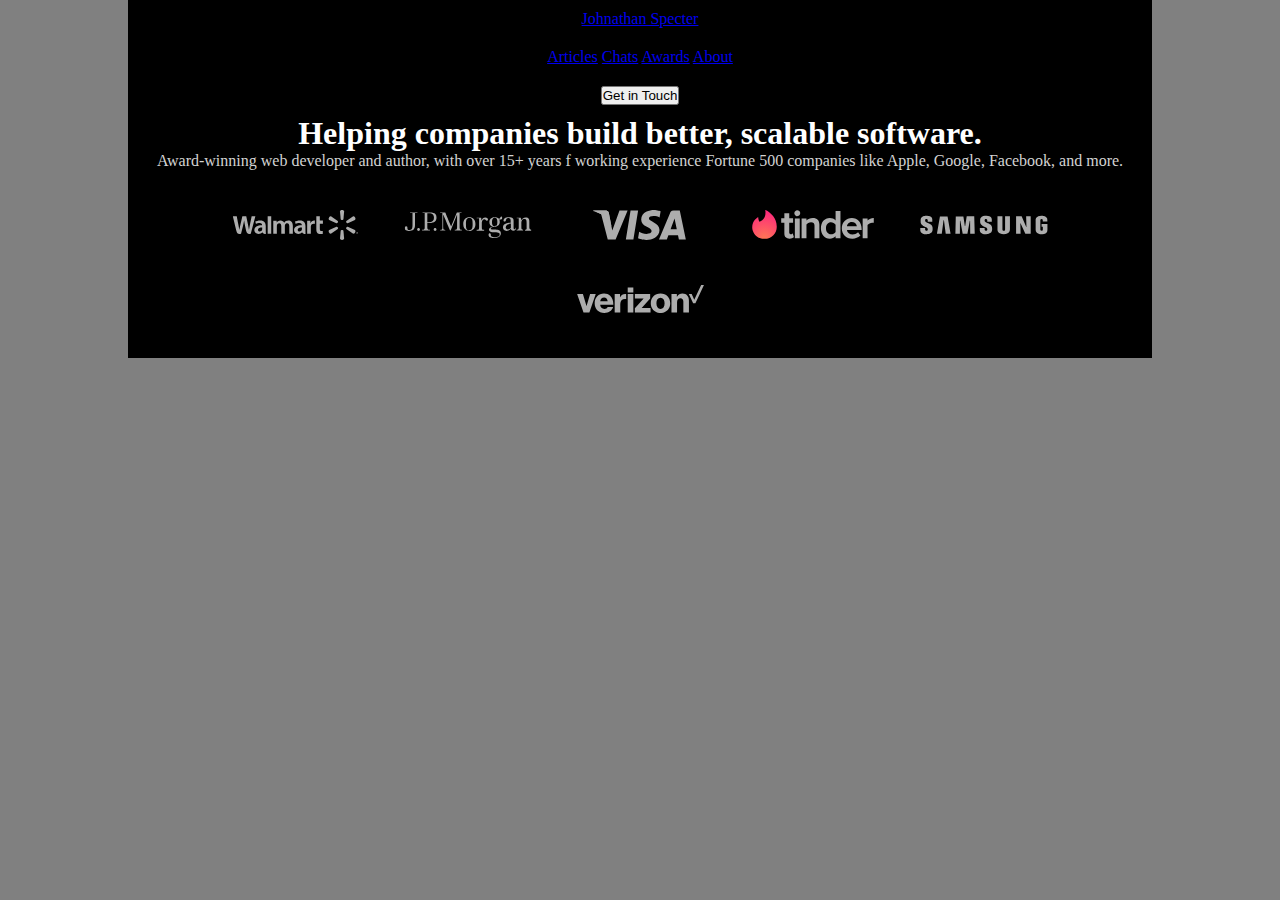
==== desafio/index.html @ 5c6bc919 "algumas adições" ====
<!DOCTYPE html>
<html lang="en">
<head>
    <meta charset="UTF-8">
    <meta http-equiv="X-UA-Compatible" content="IE=edge">
    <meta name="viewport" content="width=device-width, initial-scale=1.0">
    <title>Desadio Codewell Portfólio Challenge</title>
    <link rel="stylesheet" href="style.css">
</head>
<body>
    <header>
        <section class="logo"><a href="index.html">Johnathan Specter</a></section>
        <section class="nav">
            <nav>
                <a href="nothing.html">Articles</a>
                <a href="nothing.html">Chats</a>
                <a href="nothing.html">Awards</a>
                <a href="nothing.html">About</a>
            </nav>
        </section>
        <section class="button"><input type="button" value="Get in Touch"></section>
    </header>
    <h1>Helping companies build better, scalable software.</h1>
    <p>Award-winning web developer and author, with over 15+ years f working experience Fortune 500 companies like Apple, Google, Facebook, and more.</p>
    <section>
        <div id="um">
        <img src="../Developer Portfolio Starter Files/Assets/Logos/Walmart.svg" alt="walmart logo" class="classe">
        <img src="../Developer Portfolio Starter Files/Assets/Logos/JP Morgan.svg" alt="walmart logo" class="classe">
        <img src="../Developer Portfolio Starter Files/Assets/Logos/Visa.svg" alt="walmart logo" class="classe">
        <img src="../Developer Portfolio Starter Files/Assets/Logos/Tinder.svg" alt="walmart logo" class="classe">
        <img src="../Developer Portfolio Starter Files/Assets/Logos/Samsung.svg" alt="walmart logo" class="classe">
        <img src="../Developer Portfolio Starter Files/Assets/Logos/Verizon.svg" alt="walmart logo" class="classe">
        </div>
    </section>
</body>
</html>
---- desafio/style.css ----
@charset "UTF-8";

* {
    margin: 0px;
    padding: 0px;
}
html {
    background-color: gray;
}
body {
    background-color: black;
    width: 80%;
    text-align: center;
    margin: auto;
}
h1 {
    color: white;
}
p {
    color: lightgray;
}
section {
    text-align: center;
    background-color: black;
    padding: 10px;
}
div#um {
    padding: 10px;
}
.classe {
    height: 30px;
    width: 13%;
    padding: 20px;
}
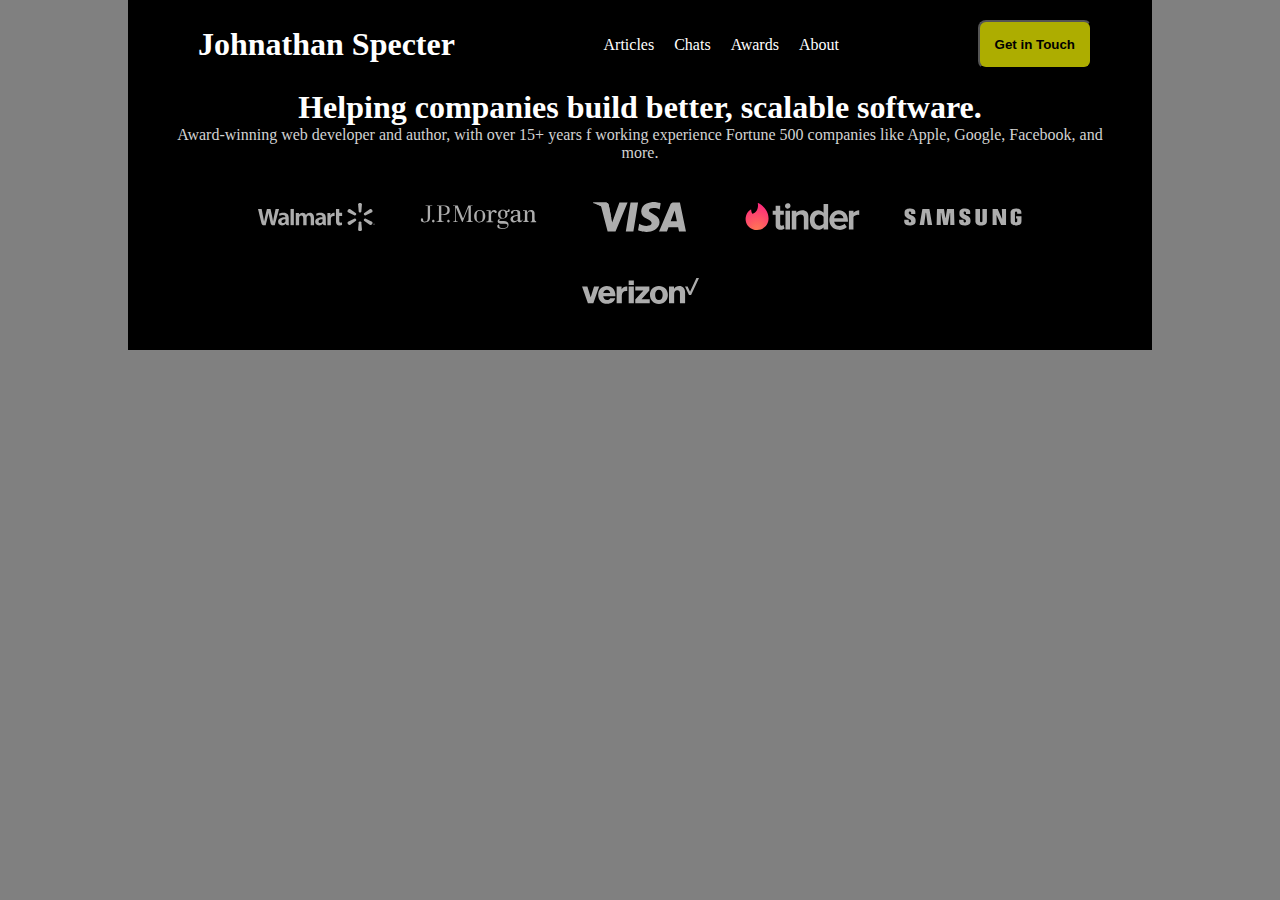
==== commit d296ee0a: "avanços no exercício" ====
--- a/desafio/index.html
+++ b/desafio/index.html
@@ -8,29 +8,37 @@
     <link rel="stylesheet" href="style.css">
 </head>
 <body>
-    <header>
-        <section class="logo"><a href="index.html">Johnathan Specter</a></section>
-        <section class="nav">
-            <nav>
-                <a href="nothing.html">Articles</a>
-                <a href="nothing.html">Chats</a>
-                <a href="nothing.html">Awards</a>
-                <a href="nothing.html">About</a>
-            </nav>
+    <section class="pagina">
+        <header>
+            <div class="nav-header">
+                <h1><a href="index.html" class="logo">Johnathan Specter</a></h1>
+                <nav class="nav">
+                    <a href="nothing.html">Articles</a>
+                    <a href="nothing.html">Chats</a>
+                    <a href="nothing.html">Awards</a>
+                    <a href="nothing.html">About</a>
+                </nav>
+                <input type="button" value="Get in Touch" class="botao" onclick="clicar()" id="click">
+            </div>
+        </header>
+        <h1>Helping companies build better, scalable software.</h1>
+        <p>Award-winning web developer and author, with over 15+ years f working experience Fortune 500 companies like Apple, Google, Facebook, and more.</p>
+        <section class="parceiros">
+            <div id="um">
+            <img src="../Developer Portfolio Starter Files/Assets/Logos/Walmart.svg" alt="walmart logo" class="classe">
+            <img src="../Developer Portfolio Starter Files/Assets/Logos/JP Morgan.svg" alt="walmart logo" class="classe">
+            <img src="../Developer Portfolio Starter Files/Assets/Logos/Visa.svg" alt="walmart logo" class="classe">
+            <img src="../Developer Portfolio Starter Files/Assets/Logos/Tinder.svg" alt="walmart logo" class="classe">
+            <img src="../Developer Portfolio Starter Files/Assets/Logos/Samsung.svg" alt="walmart logo" class="classe">
+            <img src="../Developer Portfolio Starter Files/Assets/Logos/Verizon.svg" alt="walmart logo" class="classe">
+            </div>
         </section>
-        <section class="button"><input type="button" value="Get in Touch"></section>
-    </header>
-    <h1>Helping companies build better, scalable software.</h1>
-    <p>Award-winning web developer and author, with over 15+ years f working experience Fortune 500 companies like Apple, Google, Facebook, and more.</p>
-    <section>
-        <div id="um">
-        <img src="../Developer Portfolio Starter Files/Assets/Logos/Walmart.svg" alt="walmart logo" class="classe">
-        <img src="../Developer Portfolio Starter Files/Assets/Logos/JP Morgan.svg" alt="walmart logo" class="classe">
-        <img src="../Developer Portfolio Starter Files/Assets/Logos/Visa.svg" alt="walmart logo" class="classe">
-        <img src="../Developer Portfolio Starter Files/Assets/Logos/Tinder.svg" alt="walmart logo" class="classe">
-        <img src="../Developer Portfolio Starter Files/Assets/Logos/Samsung.svg" alt="walmart logo" class="classe">
-        <img src="../Developer Portfolio Starter Files/Assets/Logos/Verizon.svg" alt="walmart logo" class="classe">
-        </div>
     </section>
+    <script>
+        clicar() {
+            var cli = window.document.getElementById("click")
+            document.innerHTML = "<a href="nothing.html"></a>"
+        }
+    </script>
 </body>
 </html>--- a/desafio/style.css
+++ b/desafio/style.css
@@ -19,7 +19,41 @@
 p {
     color: lightgray;
 }
-section {
+section.pagina {
+    margin: 40px;
+    margin-top: 0px;
+}
+.nav-header {
+    display: flex;
+    align-content: center;
+    justify-content: space-between;
+    padding: 20px;
+    align-items: center;
+}
+a.logo {
+    padding: 10px;
+    text-decoration: none;
+    color: white;
+}
+a.logo:hover {
+    color: rgb(173, 173, 0);
+}
+nav a {
+    text-decoration: none;
+    color: white;
+    padding: 8px;
+}
+nav a:hover {
+    text-decoration: underline;
+    color: rgb(173, 173, 0);
+}
+.botao {
+    padding: 15px;
+    border-radius: 8px;
+    font-weight: bold;
+    background-color: rgb(173, 173, 0);
+}
+section.parceiros {
     text-align: center;
     background-color: black;
     padding: 10px;
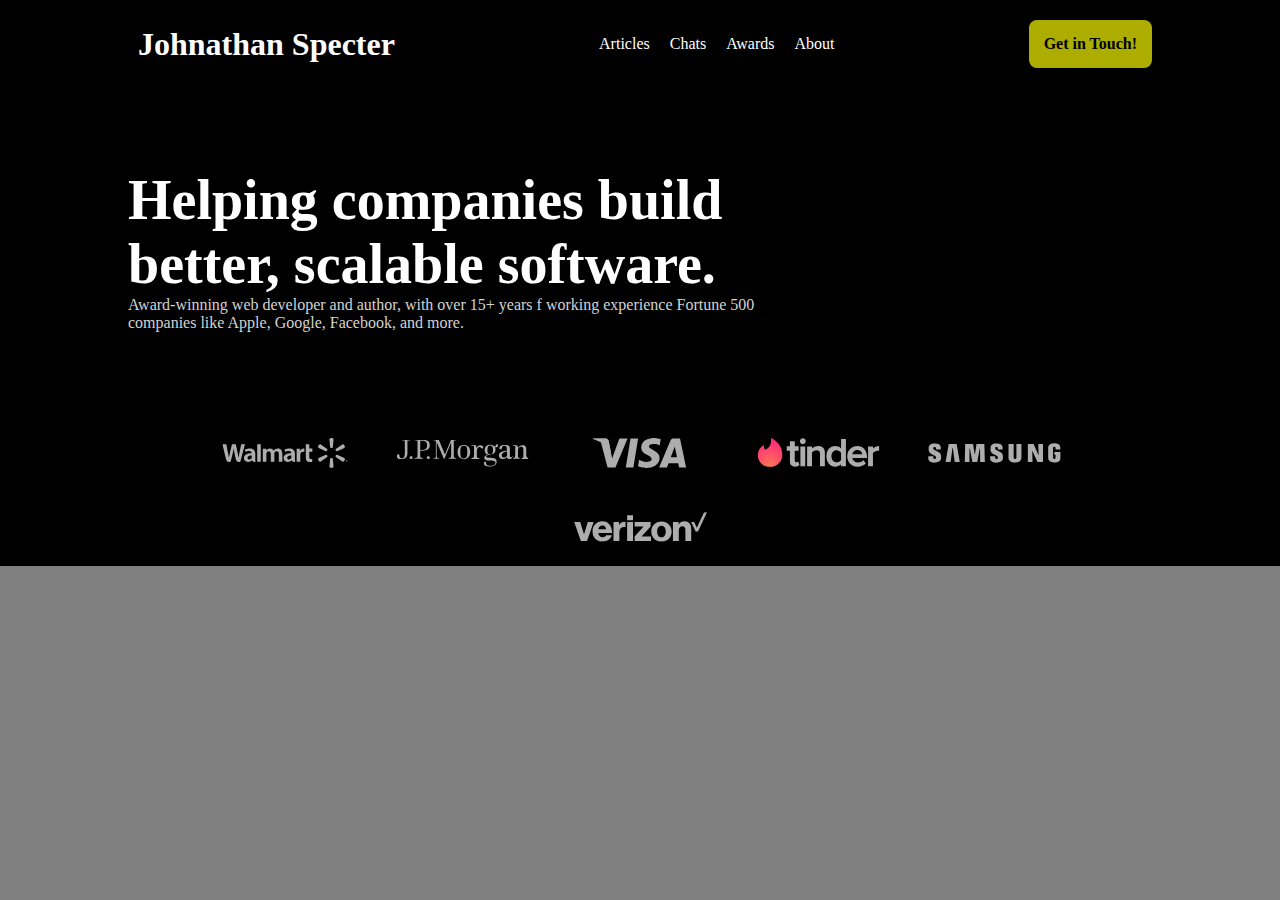
==== commit fe5186d6: "atualizações no desafio" ====
--- a/desafio/index.html
+++ b/desafio/index.html
@@ -9,36 +9,34 @@
 </head>
 <body>
     <section class="pagina">
-        <header>
-            <div class="nav-header">
-                <h1><a href="index.html" class="logo">Johnathan Specter</a></h1>
-                <nav class="nav">
-                    <a href="nothing.html">Articles</a>
-                    <a href="nothing.html">Chats</a>
-                    <a href="nothing.html">Awards</a>
-                    <a href="nothing.html">About</a>
-                </nav>
-                <input type="button" value="Get in Touch" class="botao" onclick="clicar()" id="click">
-            </div>
-        </header>
-        <h1>Helping companies build better, scalable software.</h1>
-        <p>Award-winning web developer and author, with over 15+ years f working experience Fortune 500 companies like Apple, Google, Facebook, and more.</p>
-        <section class="parceiros">
-            <div id="um">
-            <img src="../Developer Portfolio Starter Files/Assets/Logos/Walmart.svg" alt="walmart logo" class="classe">
-            <img src="../Developer Portfolio Starter Files/Assets/Logos/JP Morgan.svg" alt="walmart logo" class="classe">
-            <img src="../Developer Portfolio Starter Files/Assets/Logos/Visa.svg" alt="walmart logo" class="classe">
-            <img src="../Developer Portfolio Starter Files/Assets/Logos/Tinder.svg" alt="walmart logo" class="classe">
-            <img src="../Developer Portfolio Starter Files/Assets/Logos/Samsung.svg" alt="walmart logo" class="classe">
-            <img src="../Developer Portfolio Starter Files/Assets/Logos/Verizon.svg" alt="walmart logo" class="classe">
-            </div>
+        <section class="width">
+            <header>
+                <div class="nav-header">
+                    <h1><a href="index.html" class="logo">Johnathan Specter</a></h1>
+                    <nav class="nav">
+                        <a href="nothing.html">Articles</a>
+                        <a href="nothing.html">Chats</a>
+                        <a href="nothing.html">Awards</a>
+                        <a href="nothing.html">About</a>
+                    </nav>
+                    <a href="nothing.html"><section class="botao">Get in Touch!</section></a>
+                </div>
+            </header>
+            <section class="title">
+                <h1>Helping companies build better, scalable software.</h1>
+                <p>Award-winning web developer and author, with over 15+ years f working experience Fortune 500 companies like Apple, Google, Facebook, and more.</p>
+            </section>
+            <section class="parceiros">
+                <div id="um">
+                <img src="../Developer Portfolio Starter Files/Assets/Logos/Walmart.svg" alt="walmart logo" class="classe">
+                <img src="../Developer Portfolio Starter Files/Assets/Logos/JP Morgan.svg" alt="walmart logo" class="classe">
+                <img src="../Developer Portfolio Starter Files/Assets/Logos/Visa.svg" alt="walmart logo" class="classe">
+                <img src="../Developer Portfolio Starter Files/Assets/Logos/Tinder.svg" alt="walmart logo" class="classe">
+                <img src="../Developer Portfolio Starter Files/Assets/Logos/Samsung.svg" alt="walmart logo" class="classe">
+                <img src="../Developer Portfolio Starter Files/Assets/Logos/Verizon.svg" alt="walmart logo" class="classe">
+                </div>
+            </section>
         </section>
     </section>
-    <script>
-        clicar() {
-            var cli = window.document.getElementById("click")
-            document.innerHTML = "<a href="nothing.html"></a>"
-        }
-    </script>
 </body>
 </html>--- a/desafio/style.css
+++ b/desafio/style.css
@@ -9,8 +9,11 @@
 }
 body {
     background-color: black;
+    text-align: center;
+    margin: auto;
+}
+.width {
     width: 80%;
-    text-align: center;
     margin: auto;
 }
 h1 {
@@ -20,20 +23,21 @@
     color: lightgray;
 }
 section.pagina {
-    margin: 40px;
     margin-top: 0px;
 }
 .nav-header {
     display: flex;
     align-content: center;
     justify-content: space-between;
-    padding: 20px;
     align-items: center;
+    padding-top: 20px;
+    padding-bottom: 100px;
 }
 a.logo {
     padding: 10px;
     text-decoration: none;
     color: white;
+    text-align: left;
 }
 a.logo:hover {
     color: rgb(173, 173, 0);
@@ -53,13 +57,26 @@
     font-weight: bold;
     background-color: rgb(173, 173, 0);
 }
+.botao:hover {
+    background-color: rgb(201, 201, 0);
+    font-size: 1.01em;
+    transition: 0.4s;
+}
+a {
+    text-decoration: none;
+    color: black;
+}
+.title {
+    width: 650px;
+    text-align: left;
+    min-height: 250px;
+}
+.title h1 {
+    font-size: 3.5em;
+}
 section.parceiros {
     text-align: center;
     background-color: black;
-    padding: 10px;
-}
-div#um {
-    padding: 10px;
 }
 .classe {
     height: 30px;
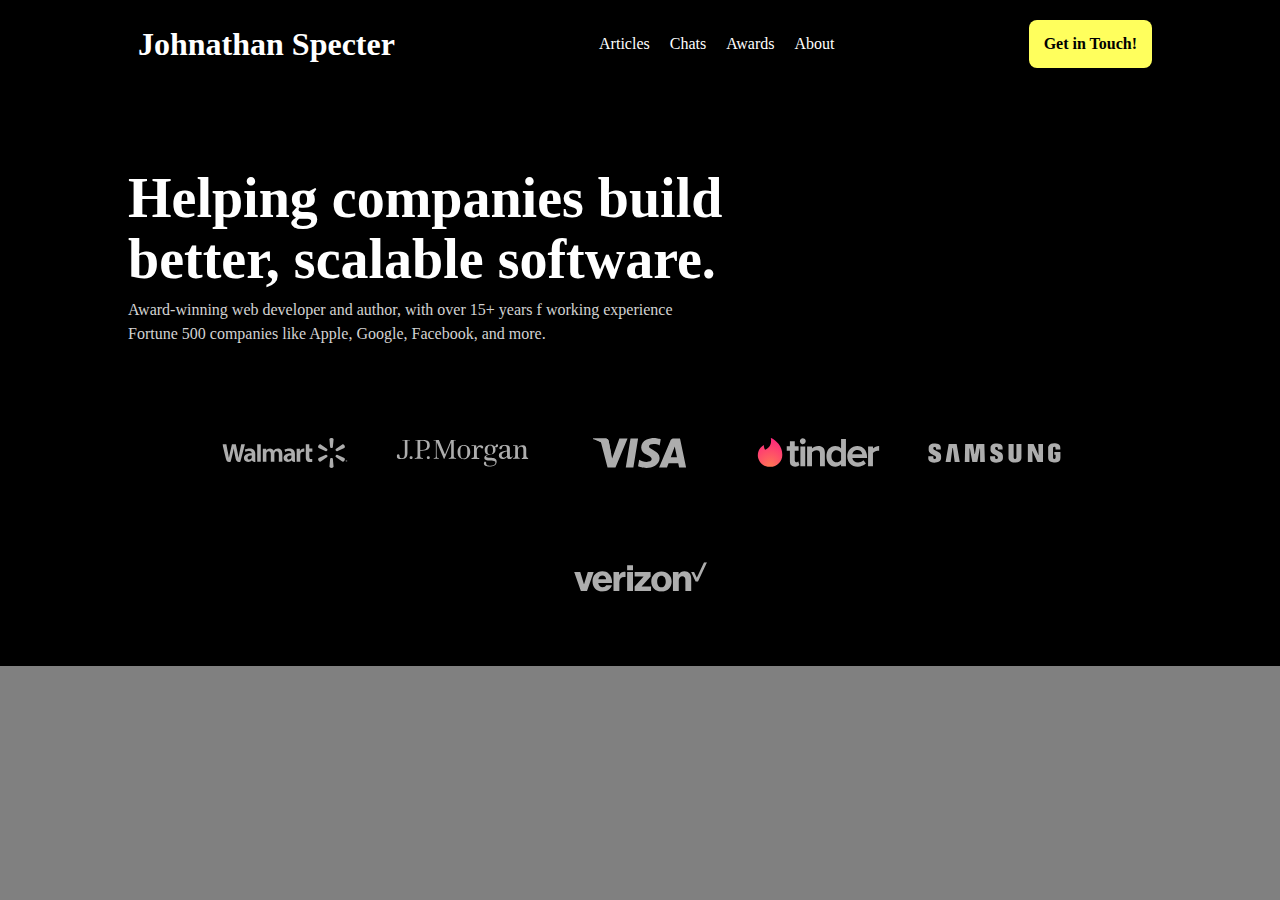
==== commit 598d4a0f: "mais avanços no desafio" ====
--- a/desafio/index.html
+++ b/desafio/index.html
@@ -1,41 +1,37 @@
 <!DOCTYPE html>
 <html lang="en">
-<head>
-    <meta charset="UTF-8">
-    <meta http-equiv="X-UA-Compatible" content="IE=edge">
-    <meta name="viewport" content="width=device-width, initial-scale=1.0">
+    <head>
+        <meta charset="UTF-8">
+        <meta http-equiv="X-UA-Compatible" content="IE=edge">
+        <meta name="viewport" content="width=device-width, initial-scale=1.0">
     <title>Desadio Codewell Portfólio Challenge</title>
     <link rel="stylesheet" href="style.css">
 </head>
 <body>
-    <section class="pagina">
-        <section class="width">
-            <header>
-                <div class="nav-header">
-                    <h1><a href="index.html" class="logo">Johnathan Specter</a></h1>
-                    <nav class="nav">
-                        <a href="nothing.html">Articles</a>
-                        <a href="nothing.html">Chats</a>
-                        <a href="nothing.html">Awards</a>
-                        <a href="nothing.html">About</a>
-                    </nav>
-                    <a href="nothing.html"><section class="botao">Get in Touch!</section></a>
-                </div>
-            </header>
-            <section class="title">
-                <h1>Helping companies build better, scalable software.</h1>
-                <p>Award-winning web developer and author, with over 15+ years f working experience Fortune 500 companies like Apple, Google, Facebook, and more.</p>
-            </section>
-            <section class="parceiros">
-                <div id="um">
-                <img src="../Developer Portfolio Starter Files/Assets/Logos/Walmart.svg" alt="walmart logo" class="classe">
-                <img src="../Developer Portfolio Starter Files/Assets/Logos/JP Morgan.svg" alt="walmart logo" class="classe">
-                <img src="../Developer Portfolio Starter Files/Assets/Logos/Visa.svg" alt="walmart logo" class="classe">
-                <img src="../Developer Portfolio Starter Files/Assets/Logos/Tinder.svg" alt="walmart logo" class="classe">
-                <img src="../Developer Portfolio Starter Files/Assets/Logos/Samsung.svg" alt="walmart logo" class="classe">
-                <img src="../Developer Portfolio Starter Files/Assets/Logos/Verizon.svg" alt="walmart logo" class="classe">
-                </div>
-            </section>
+    <section class="width">
+        <header>
+            <div class="nav-header">
+                <h1><a href="index.html" class="logo">Johnathan Specter</a></h1>
+                <nav class="nav">
+                    <a href="nothing.html">Articles</a>
+                    <a href="nothing.html">Chats</a>
+                    <a href="nothing.html">Awards</a>
+                    <a href="nothing.html">About</a>
+                </nav>
+                <a href="nothing.html"><section class="botao">Get in Touch!</section></a>
+            </div>
+        </header>
+        <section class="title">
+            <h1>Helping companies build better, scalable software.</h1>
+            <p>Award-winning web developer and author, with over 15+ years f working experience Fortune 500 companies like Apple, Google, Facebook, and more.</p>
+        </section>
+        <section>
+            <img src="../Developer Portfolio Starter Files/Assets/Logos/Walmart.svg" alt="walmart logo" class="classe">
+            <img src="../Developer Portfolio Starter Files/Assets/Logos/JP Morgan.svg" alt="walmart logo" class="classe">
+            <img src="../Developer Portfolio Starter Files/Assets/Logos/Visa.svg" alt="walmart logo" class="classe">
+            <img src="../Developer Portfolio Starter Files/Assets/Logos/Tinder.svg" alt="walmart logo" class="classe">
+            <img src="../Developer Portfolio Starter Files/Assets/Logos/Samsung.svg" alt="walmart logo" class="classe">
+            <img src="../Developer Portfolio Starter Files/Assets/Logos/Verizon.svg" alt="walmart logo" class="classe">
         </section>
     </section>
 </body>
--- a/desafio/style.css
+++ b/desafio/style.css
@@ -40,7 +40,7 @@
     text-align: left;
 }
 a.logo:hover {
-    color: rgb(173, 173, 0);
+    color: rgb(255, 255, 93);
 }
 nav a {
     text-decoration: none;
@@ -49,16 +49,16 @@
 }
 nav a:hover {
     text-decoration: underline;
-    color: rgb(173, 173, 0);
+    color: rgb(255, 255, 93);
 }
 .botao {
     padding: 15px;
     border-radius: 8px;
     font-weight: bold;
-    background-color: rgb(173, 173, 0);
+    background-color: rgb(255, 255, 93);
 }
 .botao:hover {
-    background-color: rgb(201, 201, 0);
+    background-color: rgb(230, 230, 93);
     font-size: 1.01em;
     transition: 0.4s;
 }
@@ -67,19 +67,31 @@
     color: black;
 }
 .title {
-    width: 650px;
+    width: 60%;
+    min-width: 650px;
     text-align: left;
     min-height: 250px;
 }
 .title h1 {
     font-size: 3.5em;
+    line-height: 61px;
+    margin-bottom: 8px;
+}
+.title p {
+    width: 58%;
+    min-width: 550px;
+    line-height: 24px;
 }
 section.parceiros {
     text-align: center;
     background-color: black;
 }
+.parceiros {
+    margin-bottom: 100px
+}
 .classe {
     height: 30px;
     width: 13%;
     padding: 20px;
+    margin-bottom: 50px;
 }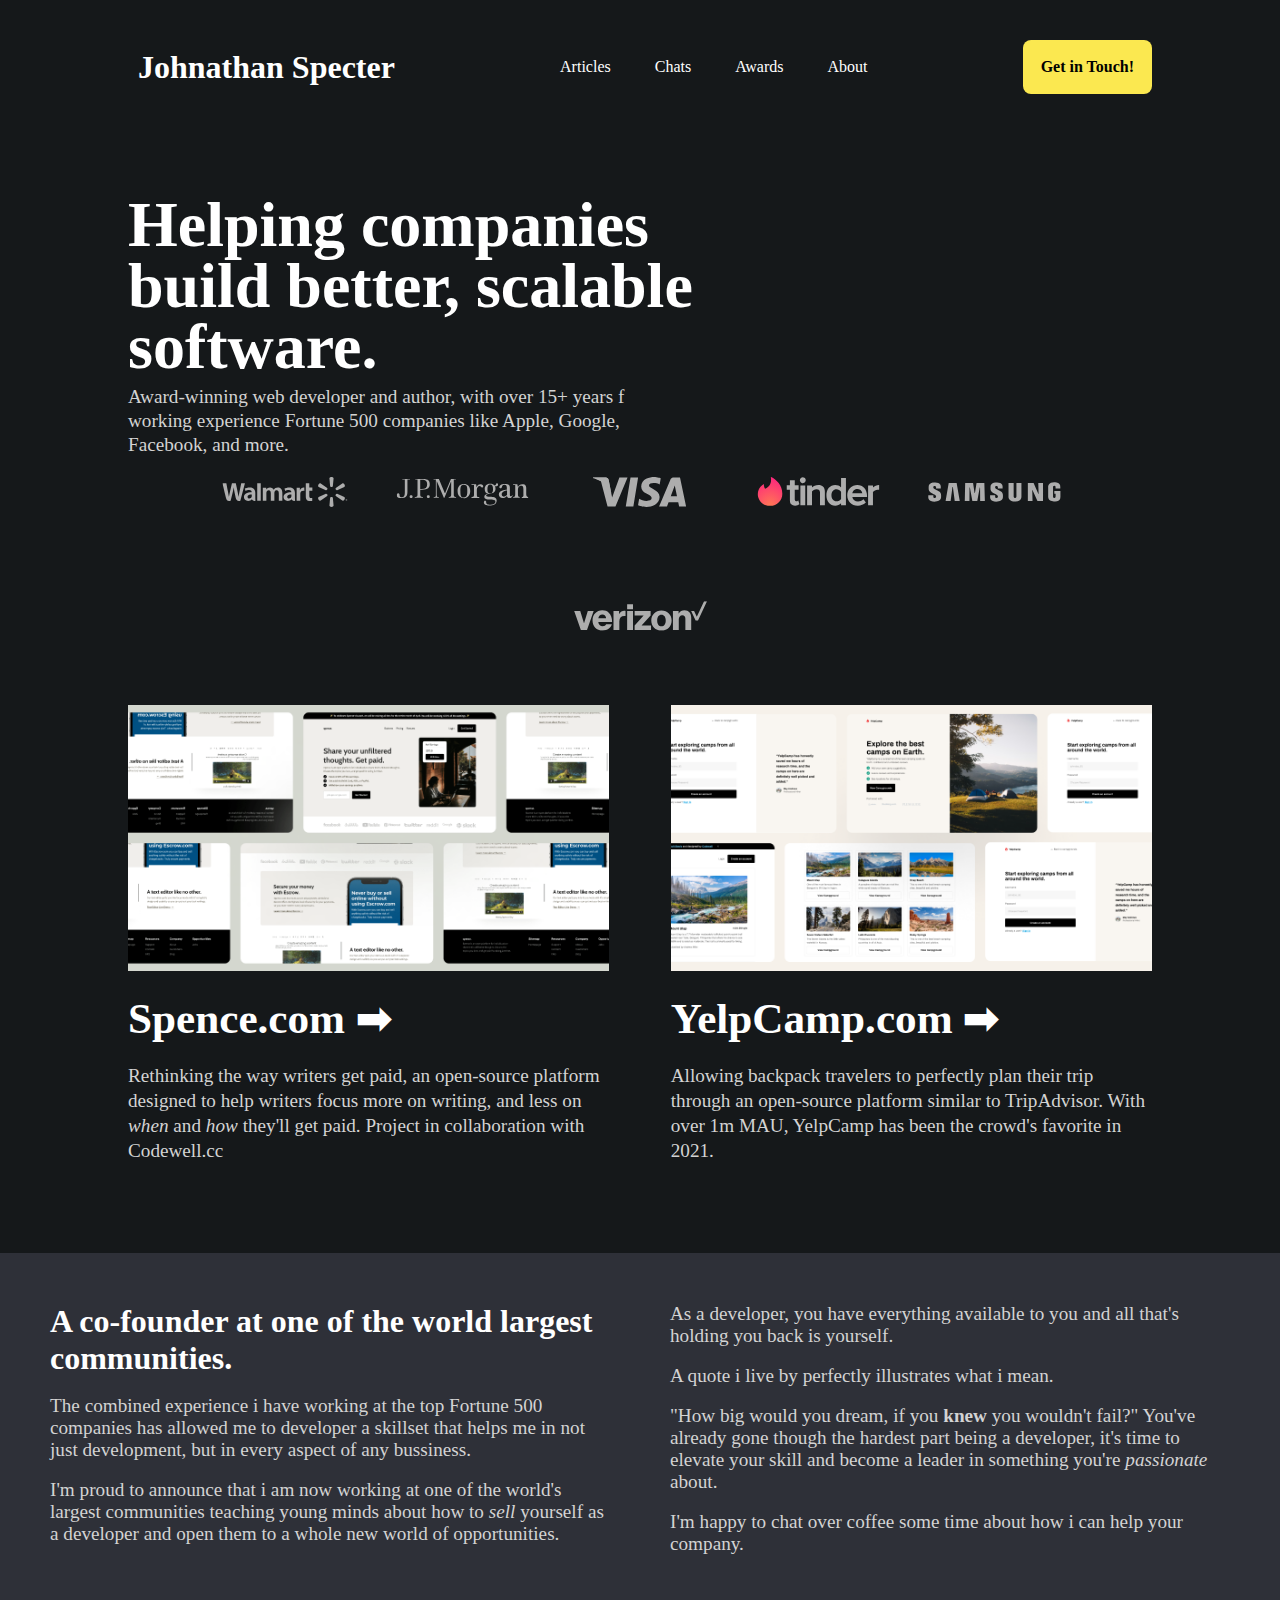
==== commit 4a533f4b: "mais avanços no desafio" ====
--- a/desafio/index.html
+++ b/desafio/index.html
@@ -33,6 +33,31 @@
             <img src="../Developer Portfolio Starter Files/Assets/Logos/Samsung.svg" alt="walmart logo" class="classe">
             <img src="../Developer Portfolio Starter Files/Assets/Logos/Verizon.svg" alt="walmart logo" class="classe">
         </section>
+        <section class="imagens">
+            <section class="asset">
+                <img src="../Developer Portfolio Starter Files/Assets/Spense.png" alt="Spense_image">
+                <h1>Spence.com &#x27A1</h1>
+                <p>Rethinking the way writers get paid, an open-source platform designed to help writers focus more on writing, and less on <i>when</i> and <i>how</i> they'll get paid. Project in collaboration with Codewell.cc</p>
+            </section>
+            <section class="asset">
+                <img src="../Developer Portfolio Starter Files/Assets/YelpCamp.png" alt="yelpcamp_image">
+                <h1>YelpCamp.com &#x27A1</h1>
+                <p>Allowing backpack travelers to perfectly plan their trip through an open-source platform similar to TripAdvisor. With over 1m MAU, YelpCamp has been the crowd's favorite in 2021.</p>
+            </section>
+        </section>
     </section>
+        <section class="text">
+            <section class="text1">
+                <h1>A co-founder at one of the world largest communities.</h1><br>
+                <p>The combined experience i have working at the top Fortune 500 companies has allowed me to developer a skillset that helps me in not just development, but in every aspect of any bussiness.</p><br>
+                <p>I'm proud to announce that i am now working at one of the world's largest communities teaching young minds about how to <i>sell</i> yourself as a developer and open them to a whole new world of opportunities.</p>
+            </section>
+            <section class="text1">
+                <p>As a developer, you have everything available to you and all that's holding you back is yourself.</p><br>
+                <p>A quote i live by perfectly illustrates what i mean.</p><br>
+                <p>"How big would you dream, if you <strong>knew</strong> you wouldn't fail?" You've already gone though the hardest part being a developer, it's time to elevate your skill and become a leader in something you're <i>passionate</i> about.</p><br>
+                <p>I'm happy to chat over coffee some time about how i can help your company.</p>
+            </section>
+        </section>
 </body>
 </html>--- a/desafio/style.css
+++ b/desafio/style.css
@@ -4,11 +4,8 @@
     margin: 0px;
     padding: 0px;
 }
-html {
-    background-color: gray;
-}
 body {
-    background-color: black;
+    background-color: #15181a;
     text-align: center;
     margin: auto;
 }
@@ -21,6 +18,7 @@
 }
 p {
     color: lightgray;
+    font-size: 1.2em;
 }
 section.pagina {
     margin-top: 0px;
@@ -30,7 +28,7 @@
     align-content: center;
     justify-content: space-between;
     align-items: center;
-    padding-top: 20px;
+    padding-top: 40px;
     padding-bottom: 100px;
 }
 a.logo {
@@ -40,40 +38,40 @@
     text-align: left;
 }
 a.logo:hover {
-    color: rgb(255, 255, 93);
+    color: #fbe850;
 }
 nav a {
     text-decoration: none;
     color: white;
-    padding: 8px;
+    padding: 20px;
 }
 nav a:hover {
     text-decoration: underline;
-    color: rgb(255, 255, 93);
+    color: #fbe850;
 }
 .botao {
-    padding: 15px;
+    padding: 18px;
     border-radius: 8px;
     font-weight: bold;
-    background-color: rgb(255, 255, 93);
+    background-color: #fbe850;
 }
 .botao:hover {
-    background-color: rgb(230, 230, 93);
+    background-color: #fcec78;
     font-size: 1.01em;
-    transition: 0.4s;
+    transition: 0.2s;
 }
 a {
     text-decoration: none;
     color: black;
 }
 .title {
-    width: 60%;
+    width: 50%;
     min-width: 650px;
     text-align: left;
     min-height: 250px;
 }
 .title h1 {
-    font-size: 3.5em;
+    font-size: 4em;
     line-height: 61px;
     margin-bottom: 8px;
 }
@@ -94,4 +92,42 @@
     width: 13%;
     padding: 20px;
     margin-bottom: 50px;
+}
+.imagens {
+    width: 100%;
+    display: flex;
+    justify-content: space-between;
+}
+.asset {
+    width: 47%;
+    text-align: left;
+    padding-bottom: 90px;
+}
+.asset img {
+    width: 100%;
+}
+.asset h1 {
+    font-size: 2.7em;
+    line-height: 88px;
+}
+.asset p {
+    line-height: 25px;
+}
+.text {
+    background-color: #2e3038;
+    display: flex;
+    justify-content: space-between;
+    padding: 20px;
+}
+.text1 {
+    width: 47%;
+    text-align: left;
+    padding-bottom: 90px;
+    padding: 30px
+}
+.text1 h1 {
+    font-size: 2em;
+}
+.text p {
+
 }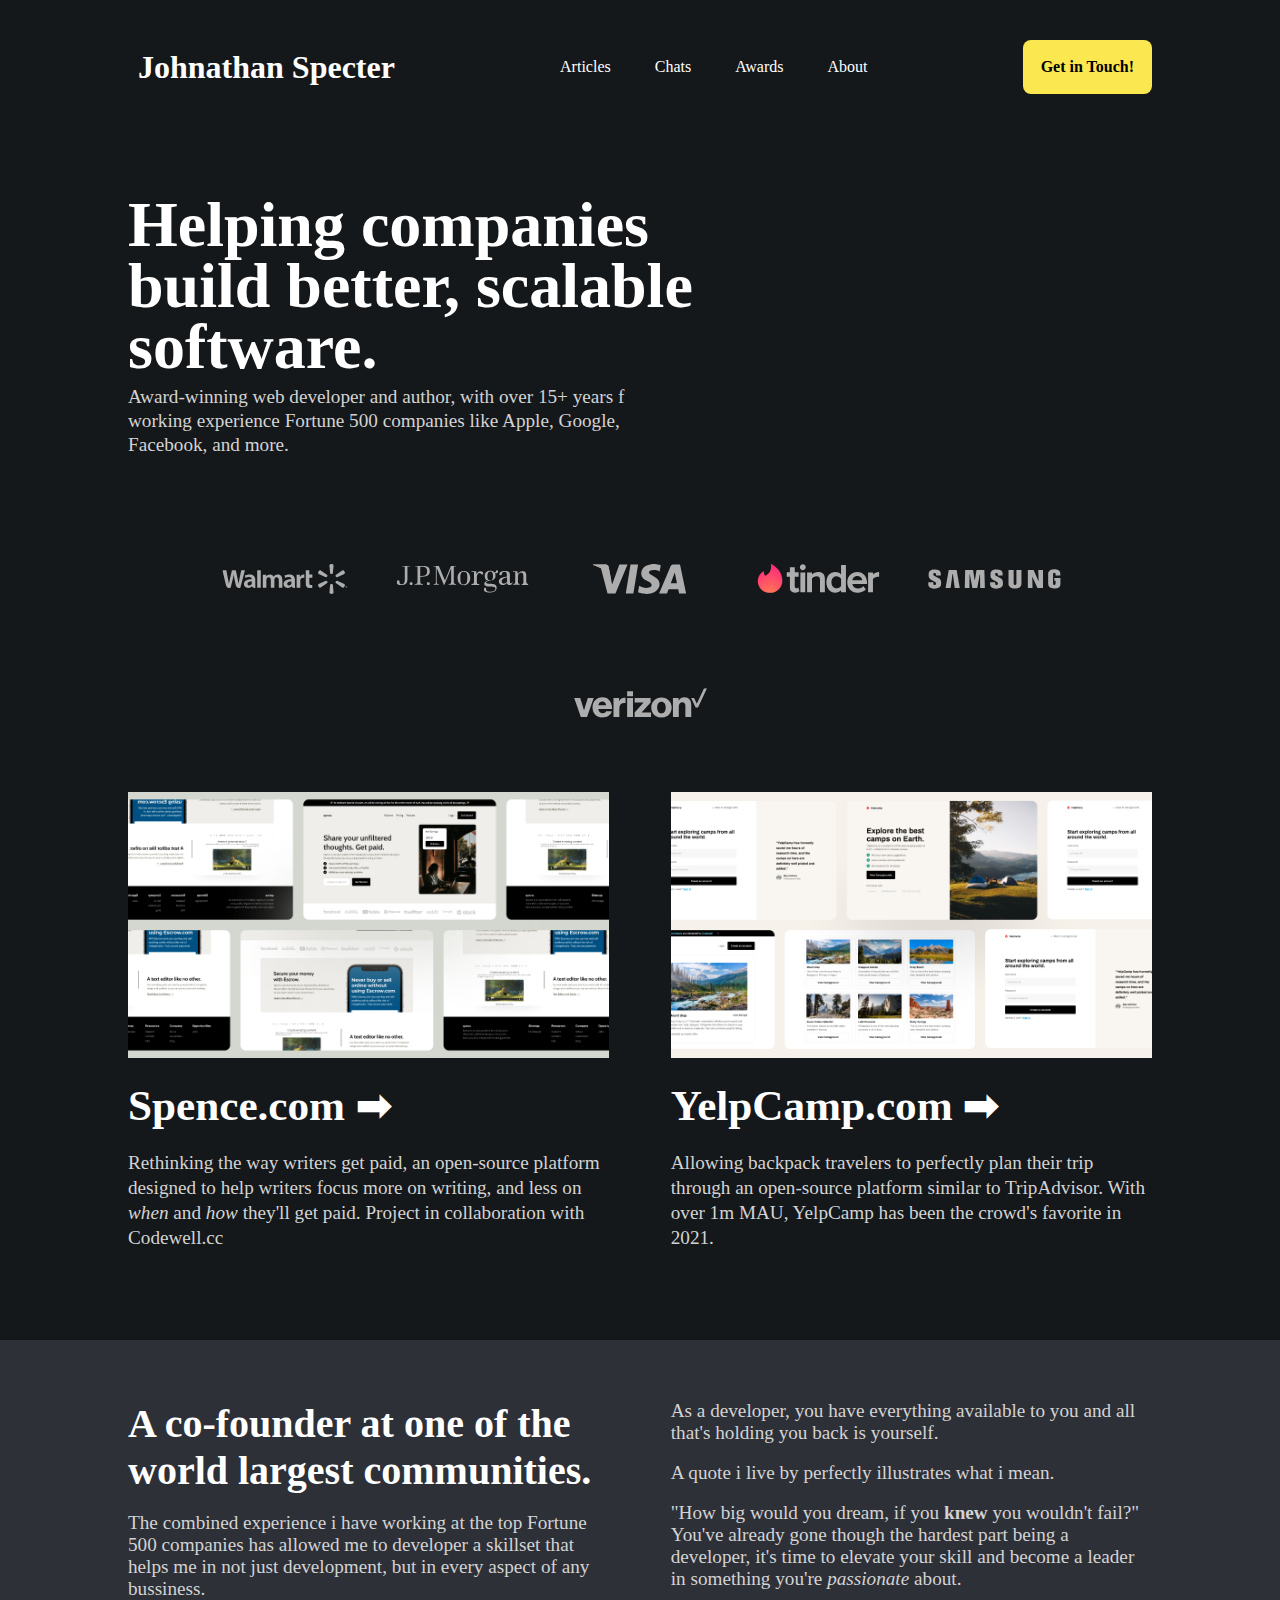
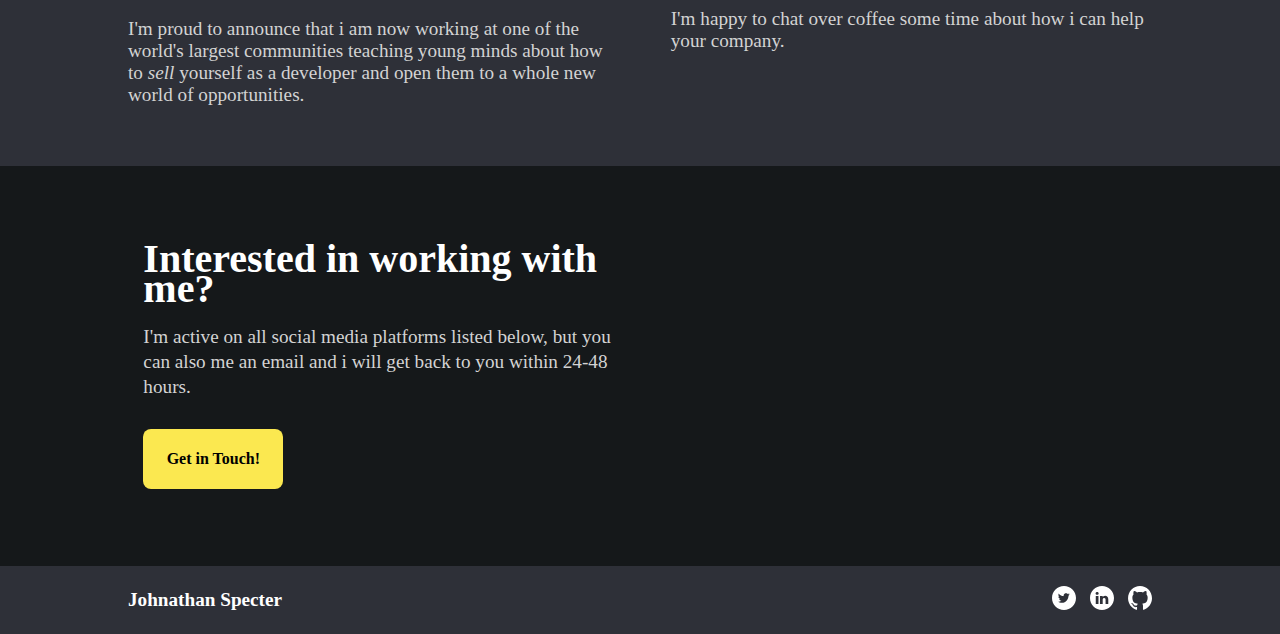
==== commit 75e1801d: "conclusão da pagina em desktop" ====
--- a/desafio/index.html
+++ b/desafio/index.html
@@ -46,6 +46,7 @@
             </section>
         </section>
     </section>
+    <section class="area">
         <section class="text">
             <section class="text1">
                 <h1>A co-founder at one of the world largest communities.</h1><br>
@@ -59,5 +60,24 @@
                 <p>I'm happy to chat over coffee some time about how i can help your company.</p>
             </section>
         </section>
+    </section>
+    <section class="ultimo">
+        <section class="textultimo">
+            <h1>Interested in working with me?</h1>
+            <p>I'm active on all social media platforms listed below, but you can also me an email and i will get back to you within 24-48 hours.</p><br>
+            <a href="nothing.html"><section class="botao2">Get in Touch!</section></a>
+        </section>
+        <section class="textultimo"></section>
+    </section>
+    <section class="area2">
+        <section class="footer">
+            <a href="index.html"><h1>Johnathan Specter</h1></a>
+            <section class="sectionicons">
+                <a href="nothing.html"><img src="../Developer Portfolio Starter Files/Assets/Social Icons/Twitter.svg" alt="Twitter" class="icons"></a>
+                <a href="nothing.html"><img src="../Developer Portfolio Starter Files/Assets/Social Icons/LinkedIn.svg" alt="LinkedIn" class="icons"></a>
+                <a href="nothing.html"><img src="../Developer Portfolio Starter Files/Assets/Social Icons/Github.svg" alt="Github" class="icons"></a>
+            </section>
+        </section>
+    </section>
 </body>
 </html>--- a/desafio/style.css
+++ b/desafio/style.css
@@ -19,9 +19,6 @@
 p {
     color: lightgray;
     font-size: 1.2em;
-}
-section.pagina {
-    margin-top: 0px;
 }
 .nav-header {
     display: flex;
@@ -68,7 +65,7 @@
     width: 50%;
     min-width: 650px;
     text-align: left;
-    min-height: 250px;
+    min-height: 350px;
 }
 .title h1 {
     font-size: 4em;
@@ -113,21 +110,81 @@
 .asset p {
     line-height: 25px;
 }
+.area {
+    background-color: #2e3038;
+}
 .text {
-    background-color: #2e3038;
+    padding: 60px;
+    margin: auto;
+    width: 80%;
     display: flex;
     justify-content: space-between;
-    padding: 20px;
+    min-height: 280px;
 }
 .text1 {
     width: 47%;
     text-align: left;
-    padding-bottom: 90px;
-    padding: 30px
 }
 .text1 h1 {
-    font-size: 2em;
+    font-size: 2.5em;
 }
-.text p {
-
+.ultimo {
+    min-height: 280px;
+    padding: 60px;
+    margin: auto;
+    width: 80%;
+    display: flex;
+    justify-content: space-between;
+}
+.textultimo {
+    margin: auto;
+    width: 47%;
+    text-align: left;
+    line-height: 30px;
+}
+.textultimo h1{
+    font-size: 2.5em;
+    padding-bottom: 20px;    
+}
+.textultimo p{
+    line-height: 25px;
+}
+.botao2 {
+    text-align: center;
+    width: 110px;
+    padding: 15px;
+    border-radius: 8px;
+    font-weight: bold;
+    background-color: #fbe850;
+}
+.botao2:hover {
+    background-color: #fcec78;
+    font-size: 1.01em;
+    transition: 0.2s;
+}
+.area2 {
+    background-color: #2e3038;
+}
+.footer {
+    display: flex;
+    justify-content: space-between;
+    margin: auto;
+    width: 80%;
+    padding: 20px;
+}
+.footer a {
+    margin: auto 0px;
+}
+.footer h1 {
+    margin: auto;
+    text-decoration: none;
+    color: white;
+    text-align: left;
+    font-size: 1.2em;
+}
+.footer h1:hover {
+    color: #fbe850;
+}
+.icons {
+    padding-left: 10px;
 }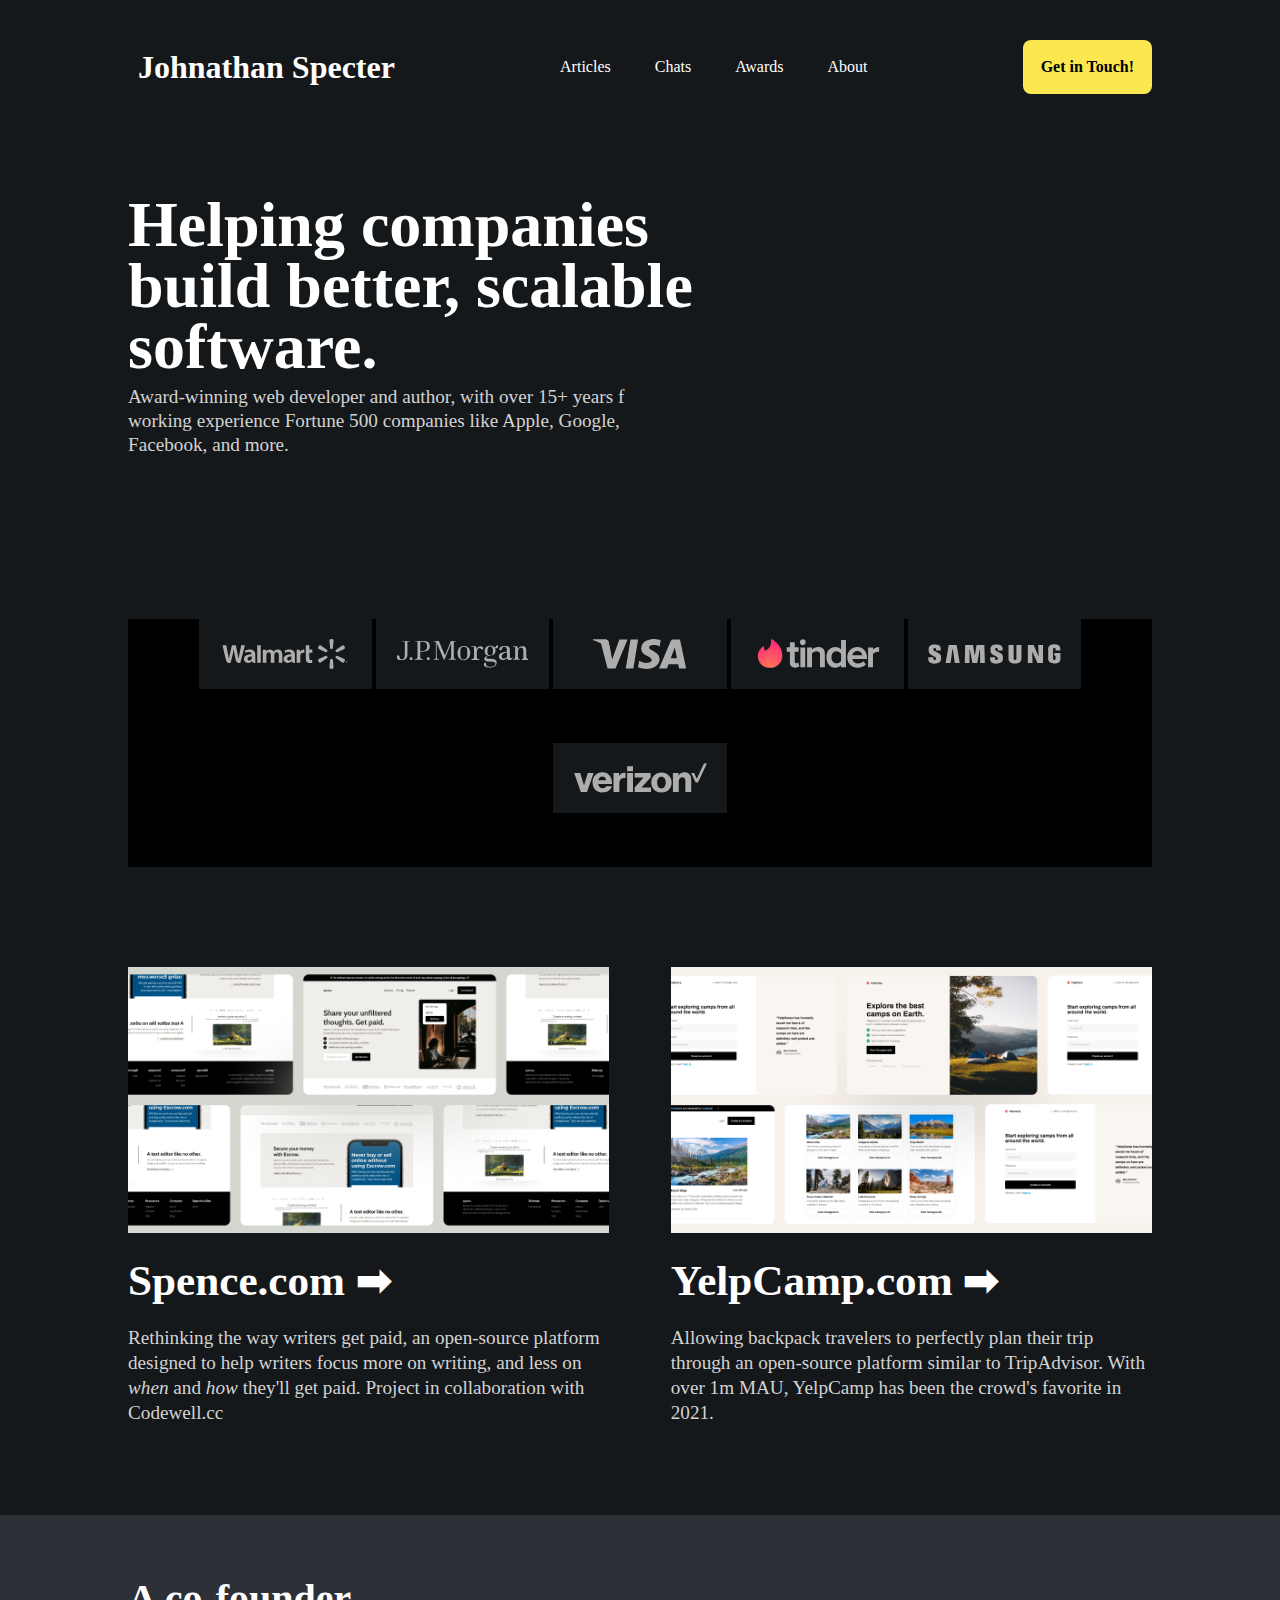
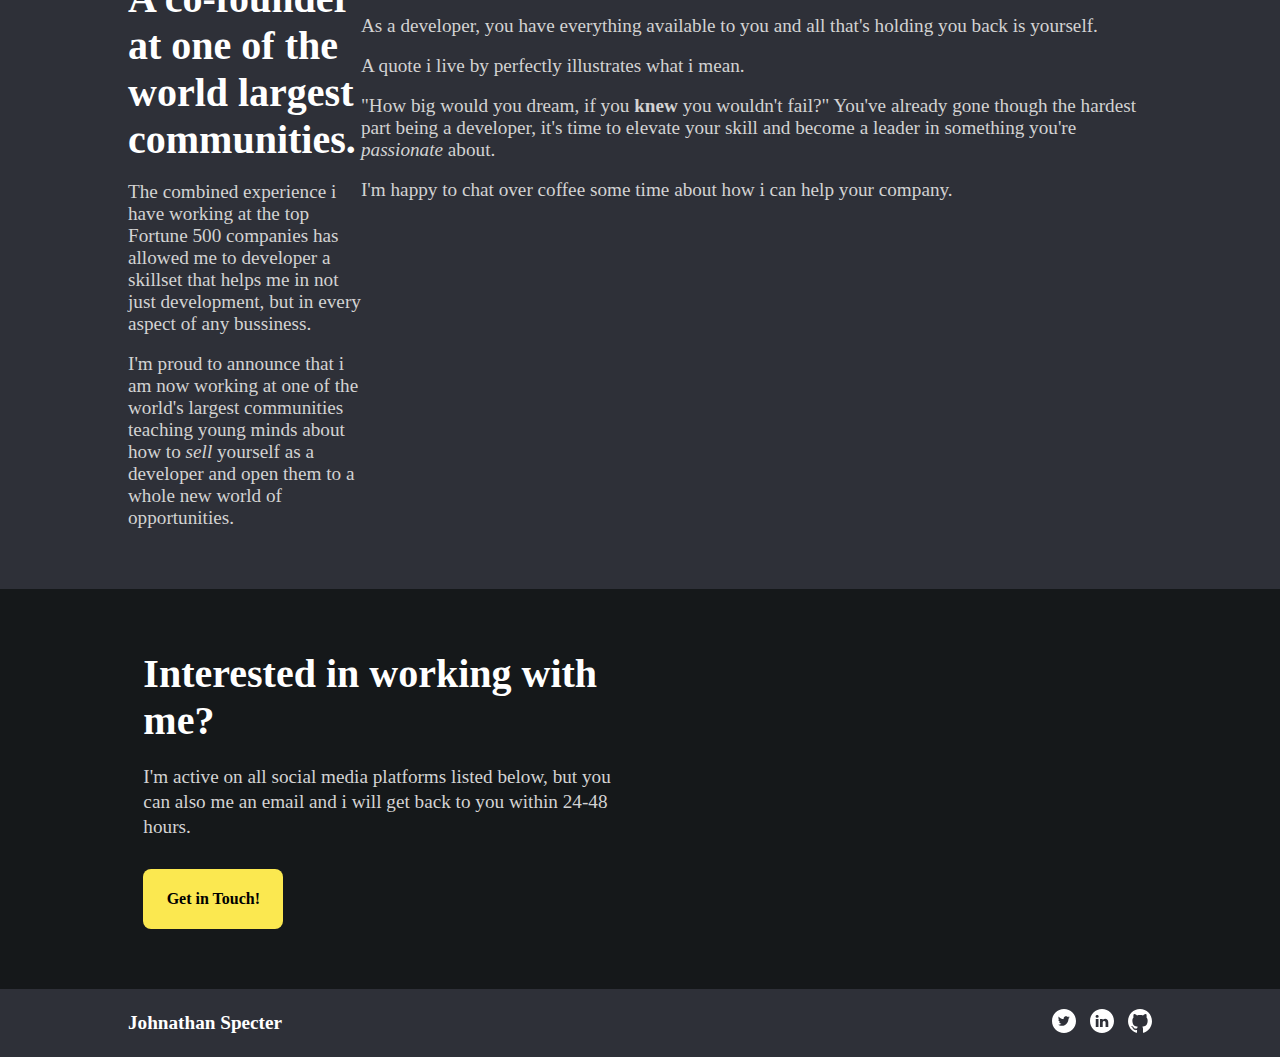
==== commit 58047536: "avanços nas versões mobile" ====
--- a/desafio/index.html
+++ b/desafio/index.html
@@ -6,6 +6,7 @@
         <meta name="viewport" content="width=device-width, initial-scale=1.0">
     <title>Desadio Codewell Portfólio Challenge</title>
     <link rel="stylesheet" href="style.css">
+    <link rel="stylesheet" href="media-query.css">
 </head>
 <body>
     <section class="width">
@@ -25,7 +26,7 @@
             <h1>Helping companies build better, scalable software.</h1>
             <p>Award-winning web developer and author, with over 15+ years f working experience Fortune 500 companies like Apple, Google, Facebook, and more.</p>
         </section>
-        <section>
+        <section class="parceiros">
             <img src="../Developer Portfolio Starter Files/Assets/Logos/Walmart.svg" alt="walmart logo" class="classe">
             <img src="../Developer Portfolio Starter Files/Assets/Logos/JP Morgan.svg" alt="walmart logo" class="classe">
             <img src="../Developer Portfolio Starter Files/Assets/Logos/Visa.svg" alt="walmart logo" class="classe">
@@ -53,7 +54,7 @@
                 <p>The combined experience i have working at the top Fortune 500 companies has allowed me to developer a skillset that helps me in not just development, but in every aspect of any bussiness.</p><br>
                 <p>I'm proud to announce that i am now working at one of the world's largest communities teaching young minds about how to <i>sell</i> yourself as a developer and open them to a whole new world of opportunities.</p>
             </section>
-            <section class="text1">
+            <section class="text2">
                 <p>As a developer, you have everything available to you and all that's holding you back is yourself.</p><br>
                 <p>A quote i live by perfectly illustrates what i mean.</p><br>
                 <p>"How big would you dream, if you <strong>knew</strong> you wouldn't fail?" You've already gone though the hardest part being a developer, it's time to elevate your skill and become a leader in something you're <i>passionate</i> about.</p><br>
--- a/desafio/style.css
+++ b/desafio/style.css
@@ -10,7 +10,7 @@
     margin: auto;
 }
 .width {
-    width: 80%;
+    width: 90%;
     margin: auto;
 }
 h1 {
@@ -26,7 +26,7 @@
     justify-content: space-between;
     align-items: center;
     padding-top: 40px;
-    padding-bottom: 100px;
+    padding-bottom: 70px;
 }
 a.logo {
     padding: 10px;
@@ -62,50 +62,40 @@
     color: black;
 }
 .title {
-    width: 50%;
-    min-width: 650px;
     text-align: left;
-    min-height: 350px;
+    padding-bottom: 75px;
 }
 .title h1 {
-    font-size: 4em;
-    line-height: 61px;
+    font-size: 2.7em;
+    line-height: 53px;
     margin-bottom: 8px;
 }
 .title p {
-    width: 58%;
-    min-width: 550px;
     line-height: 24px;
 }
-section.parceiros {
-    text-align: center;
-    background-color: black;
-}
 .parceiros {
-    margin-bottom: 100px
+    background-color: #15181a;
+    margin-bottom: 50px;
 }
 .classe {
+    background-color: #15181a;
     height: 30px;
-    width: 13%;
-    padding: 20px;
-    margin-bottom: 50px;
+    margin-bottom: 25px;
+    width: 40%;
 }
 .imagens {
     width: 100%;
-    display: flex;
-    justify-content: space-between;
 }
 .asset {
-    width: 47%;
     text-align: left;
-    padding-bottom: 90px;
+    padding-bottom: 70px;
 }
 .asset img {
     width: 100%;
 }
 .asset h1 {
     font-size: 2.7em;
-    line-height: 88px;
+    line-height: 75px;
 }
 .asset p {
     line-height: 25px;
@@ -114,37 +104,34 @@
     background-color: #2e3038;
 }
 .text {
-    padding: 60px;
+    padding: 60px 0px;
     margin: auto;
-    width: 80%;
-    display: flex;
-    justify-content: space-between;
+    width: 90%;
     min-height: 280px;
 }
 .text1 {
-    width: 47%;
     text-align: left;
+}
+.text2 {
+    text-align: left;
+    padding-top: 40px;
 }
 .text1 h1 {
     font-size: 2.5em;
 }
 .ultimo {
-    min-height: 280px;
-    padding: 60px;
+    padding: 60px 0px;
     margin: auto;
-    width: 80%;
-    display: flex;
-    justify-content: space-between;
+    width: 90%;
 }
 .textultimo {
     margin: auto;
-    width: 47%;
     text-align: left;
-    line-height: 30px;
 }
 .textultimo h1{
+    line-height: 47px;
     font-size: 2.5em;
-    padding-bottom: 20px;    
+    padding-bottom: 10px;   
 }
 .textultimo p{
     line-height: 25px;
@@ -152,7 +139,7 @@
 .botao2 {
     text-align: center;
     width: 110px;
-    padding: 15px;
+    padding: 18px;
     border-radius: 8px;
     font-weight: bold;
     background-color: #fbe850;
--- a/desafio/media-query.css
+++ b/desafio/media-query.css
@@ -0,0 +1,370 @@
+@charset "UTF-8";
+
+@media screen and (min-width: 768px) and (max-width: 992px) {
+    * {
+        margin: 0px;
+        padding: 0px;
+    }
+    body {
+        background-color: #15181a;
+        text-align: center;
+        margin: auto;
+    }
+    .width {
+        width: 90%;
+        margin: auto;
+    }
+    h1 {
+        color: white;
+    }
+    p {
+        color: lightgray;
+        font-size: 1.2em;
+    }
+    .nav-header {
+        display: flex;
+        align-content: center;
+        justify-content: space-between;
+        align-items: center;
+        padding-top: 40px;
+        padding-bottom: 70px;
+    }
+    a.logo {
+        padding: 10px;
+        text-decoration: none;
+        color: white;
+        text-align: left;
+    }
+    a.logo:hover {
+        color: #fbe850;
+    }
+    nav a {
+        text-decoration: none;
+        color: white;
+        padding: 20px;
+    }
+    nav a:hover {
+        text-decoration: underline;
+        color: #fbe850;
+    }
+    .botao {
+        padding: 18px;
+        border-radius: 8px;
+        font-weight: bold;
+        background-color: #fbe850;
+    }
+    .botao:hover {
+        background-color: #fcec78;
+        font-size: 1.01em;
+        transition: 0.2s;
+    }
+    a {
+        text-decoration: none;
+        color: black;
+    }
+    .title {
+        text-align: left;
+        padding-bottom: 75px;
+    }
+    .title h1 {
+        font-size: 2.7em;
+        line-height: 53px;
+        margin-bottom: 8px;
+    }
+    .title p {
+        line-height: 24px;
+    }
+    .parceiros {
+        background-color: #15181a;
+        margin-bottom: 50px;
+    }
+    .classe {
+        background-color: #15181a;
+        height: 30px;
+        margin-bottom: 25px;
+        width: 30%;
+    }
+    .imagens {
+        width: 100%;
+    }
+    .asset {
+        text-align: left;
+        padding-bottom: 70px;
+    }
+    .asset img {
+        width: 100%;
+    }
+    .asset h1 {
+        font-size: 2.7em;
+        line-height: 75px;
+    }
+    .asset p {
+        line-height: 25px;
+    }
+    .area {
+        background-color: #2e3038;
+    }
+    .text {
+        padding: 60px 0px;
+        margin: auto;
+        width: 90%;
+        min-height: 280px;
+    }
+    .text1 {
+        text-align: left;
+    }
+    .text2 {
+        text-align: left;
+        padding-top: 40px;
+    }
+    .text1 h1 {
+        font-size: 2.5em;
+    }
+    .ultimo {
+        padding: 60px 0px;
+        margin: auto;
+        width: 90%;
+    }
+    .textultimo {
+        margin: auto;
+        text-align: left;
+    }
+    .textultimo h1{
+        line-height: 47px;
+        font-size: 2.5em;
+        padding-bottom: 10px;   
+    }
+    .textultimo p{
+        line-height: 25px;
+    }
+    .botao2 {
+        text-align: center;
+        width: 110px;
+        padding: 18px;
+        border-radius: 8px;
+        font-weight: bold;
+        background-color: #fbe850;
+    }
+    .botao2:hover {
+        background-color: #fcec78;
+        font-size: 1.01em;
+        transition: 0.2s;
+    }
+    .area2 {
+        background-color: #2e3038;
+    }
+    .footer {
+        display: flex;
+        justify-content: space-between;
+        margin: auto;
+        width: 80%;
+        padding: 20px;
+    }
+    .footer a {
+        margin: auto 0px;
+    }
+    .footer h1 {
+        margin: auto;
+        text-decoration: none;
+        color: white;
+        text-align: left;
+        font-size: 1.2em;
+    }
+    .footer h1:hover {
+        color: #fbe850;
+    }
+    .icons {
+        padding-left: 10px;
+    }
+}
+
+@media screen and (min-width: 992px) {
+    * {
+        margin: 0px;
+        padding: 0px;
+    }
+    body {
+        background-color: #15181a;
+        text-align: center;
+        margin: auto;
+    }
+    .width {
+        width: 80%;
+        margin: auto;
+    }
+    h1 {
+        color: white;
+    }
+    p {
+        color: lightgray;
+        font-size: 1.2em;
+    }
+    .nav-header {
+        display: flex;
+        align-content: center;
+        justify-content: space-between;
+        align-items: center;
+        padding-top: 40px;
+        padding-bottom: 100px;
+    }
+    a.logo {
+        padding: 10px;
+        text-decoration: none;
+        color: white;
+        text-align: left;
+    }
+    a.logo:hover {
+        color: #fbe850;
+    }
+    nav a {
+        text-decoration: none;
+        color: white;
+        padding: 20px;
+    }
+    nav a:hover {
+        text-decoration: underline;
+        color: #fbe850;
+    }
+    .botao {
+        padding: 18px;
+        border-radius: 8px;
+        font-weight: bold;
+        background-color: #fbe850;
+    }
+    .botao:hover {
+        background-color: #fcec78;
+        font-size: 1.01em;
+        transition: 0.2s;
+    }
+    a {
+        text-decoration: none;
+        color: black;
+    }
+    .title {
+        width: 50%;
+        min-width: 650px;
+        text-align: left;
+        min-height: 350px;
+    }
+    .title h1 {
+        font-size: 4em;
+        line-height: 61px;
+        margin-bottom: 8px;
+    }
+    .title p {
+        width: 58%;
+        min-width: 550px;
+        line-height: 24px;
+    }
+    section.parceiros {
+        text-align: center;
+        background-color: black;
+    }
+    .parceiros {
+        margin-bottom: 100px
+    }
+    .classe {
+        height: 30px;
+        width: 13%;
+        padding: 20px;
+        margin-bottom: 50px;
+    }
+    .imagens {
+        width: 100%;
+        display: flex;
+        justify-content: space-between;
+    }
+    .asset {
+        width: 47%;
+        text-align: left;
+        padding-bottom: 90px;
+    }
+    .asset img {
+        width: 100%;
+    }
+    .asset h1 {
+        font-size: 2.7em;
+        line-height: 88px;
+    }
+    .asset p {
+        line-height: 25px;
+    }
+    .area {
+        background-color: #2e3038;
+    }
+    .text {
+        padding: 60px;
+        margin: auto;
+        width: 80%;
+        display: flex;
+        justify-content: space-between;
+        min-height: 280px;
+    }
+    .text1 {
+        width: 47%;
+        text-align: left;
+    }
+    .text1 h1 {
+        font-size: 2.5em;
+    }
+    .ultimo {
+        min-height: 280px;
+        padding: 60px;
+        margin: auto;
+        width: 80%;
+        display: flex;
+        justify-content: space-between;
+    }
+    .textultimo {
+        margin: auto;
+        width: 47%;
+        text-align: left;
+        line-height: 30px;
+    }
+    .textultimo h1{
+        font-size: 2.5em;
+        padding-bottom: 20px;    
+    }
+    .textultimo p{
+        line-height: 25px;
+    }
+    .botao2 {
+        text-align: center;
+        width: 110px;
+        padding: 15px;
+        border-radius: 8px;
+        font-weight: bold;
+        background-color: #fbe850;
+    }
+    .botao2:hover {
+        background-color: #fcec78;
+        font-size: 1.01em;
+        transition: 0.2s;
+    }
+    .area2 {
+        background-color: #2e3038;
+    }
+    .footer {
+        display: flex;
+        justify-content: space-between;
+        margin: auto;
+        width: 80%;
+        padding: 20px;
+    }
+    .footer a {
+        margin: auto 0px;
+    }
+    .footer h1 {
+        margin: auto;
+        text-decoration: none;
+        color: white;
+        text-align: left;
+        font-size: 1.2em;
+    }
+    .footer h1:hover {
+        color: #fbe850;
+    }
+    .icons {
+        padding-left: 10px;
+    }
+}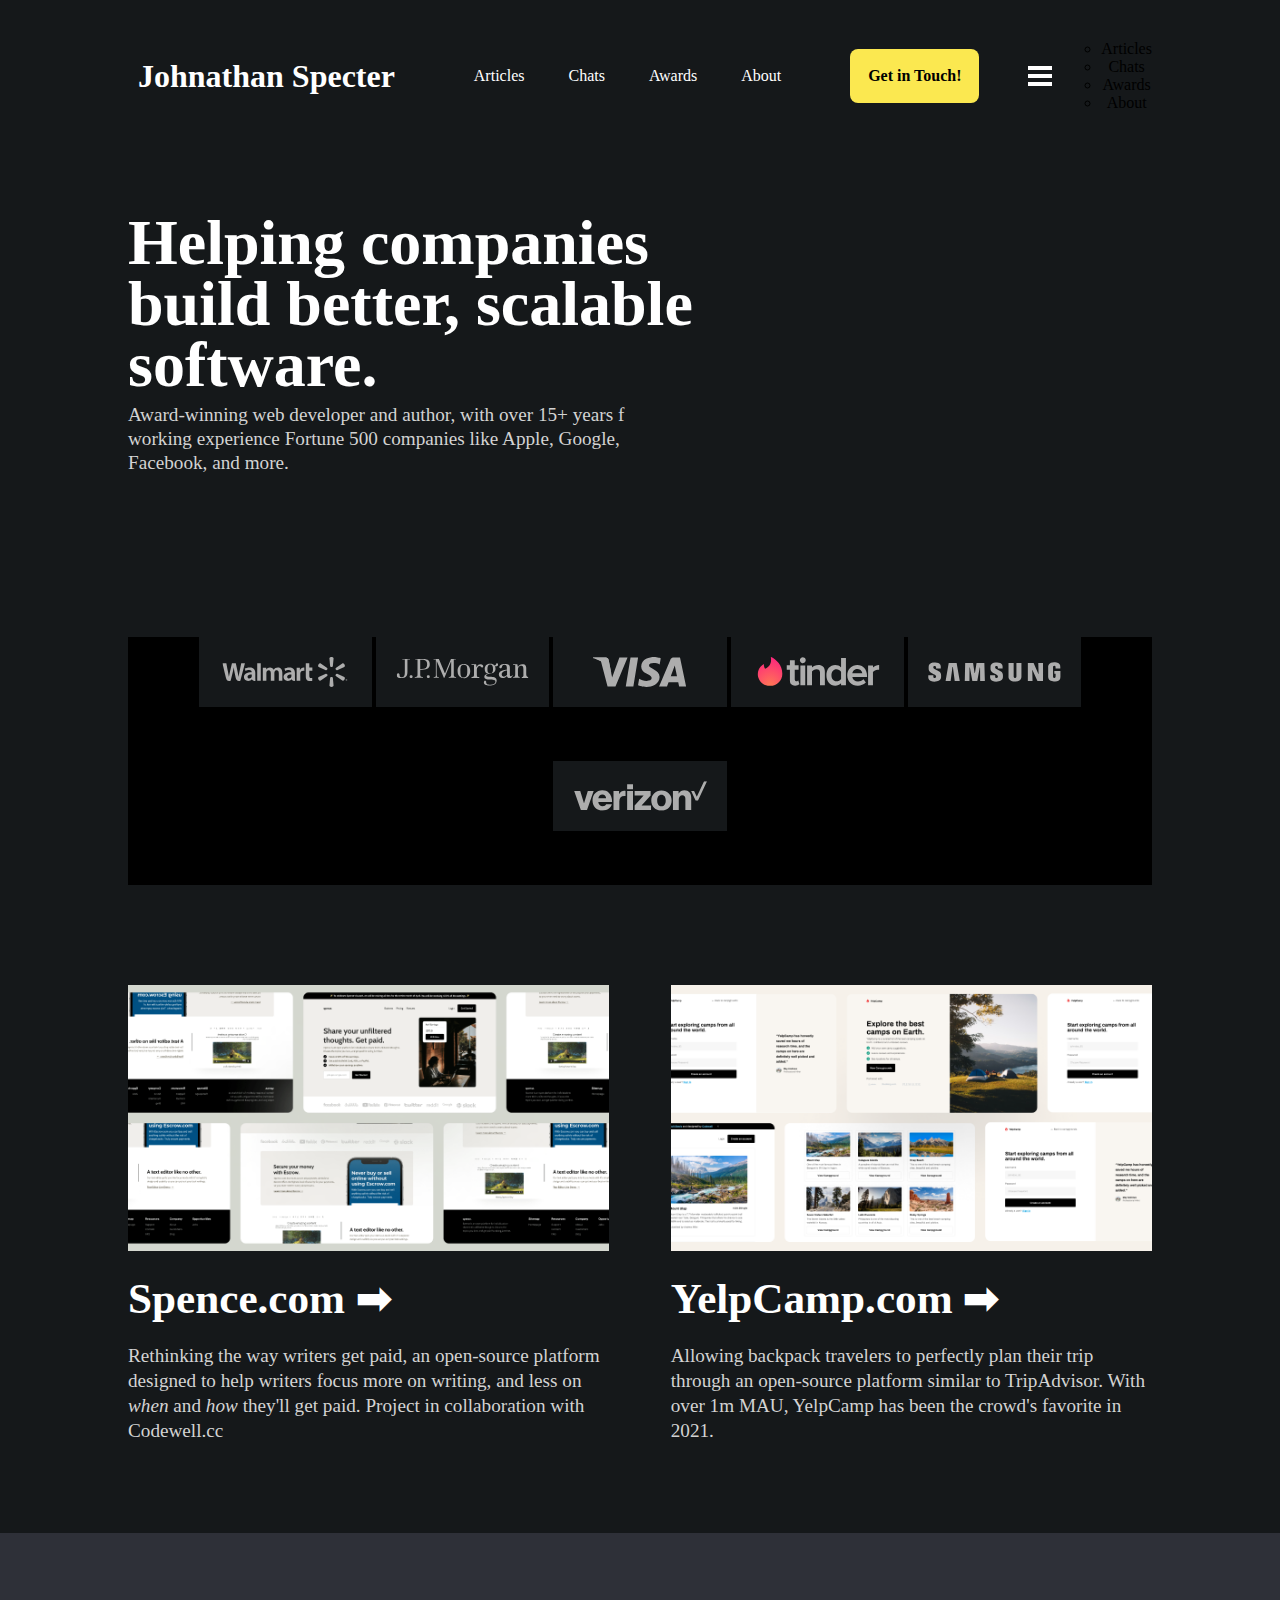
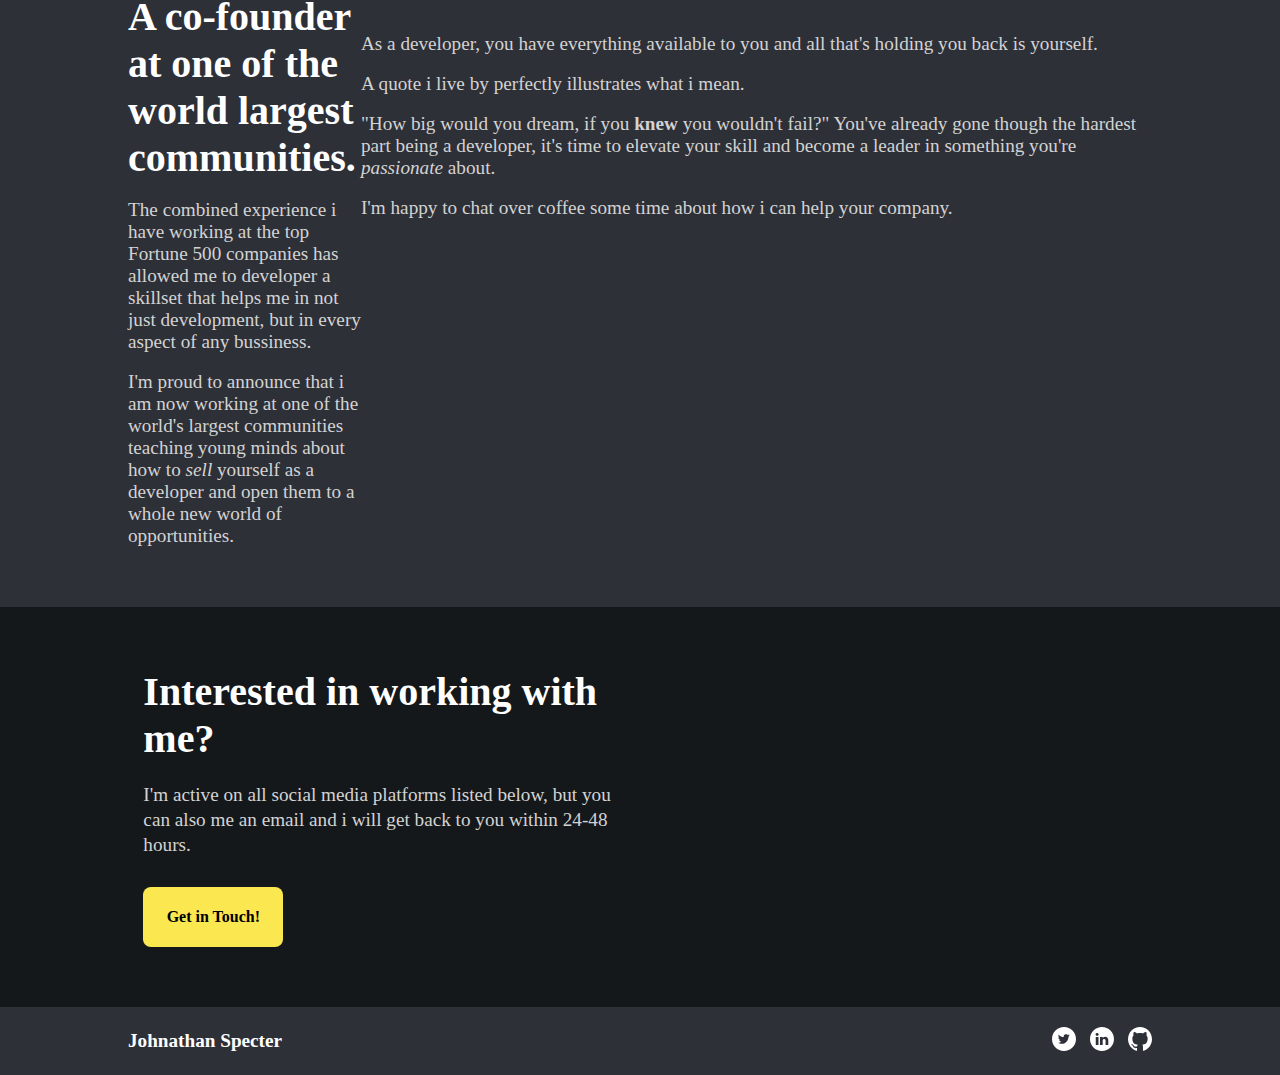
==== commit c31d777b: "quase chegando no final desse projeto" ====
--- a/desafio/index.html
+++ b/desafio/index.html
@@ -4,7 +4,7 @@
         <meta charset="UTF-8">
         <meta http-equiv="X-UA-Compatible" content="IE=edge">
         <meta name="viewport" content="width=device-width, initial-scale=1.0">
-    <title>Desadio Codewell Portfólio Challenge</title>
+    <title>Desafio Codewell Portfólio Challenge</title>
     <link rel="stylesheet" href="style.css">
     <link rel="stylesheet" href="media-query.css">
 </head>
@@ -20,6 +20,18 @@
                     <a href="nothing.html">About</a>
                 </nav>
                 <a href="nothing.html"><section class="botao">Get in Touch!</section></a>
+                <img src="../Developer Portfolio Starter Files/Assets/Hamburger Menu.svg" alt="menu" class="burguer" onclick="abrir()">
+                <section class="open">
+                    <i id=""></i>
+                    <menu id="itens">
+                        <ul>
+                            <li><a href="nothing.html">Articles</a></li>
+                            <li><a href="nothing.html">Chats</a></li>
+                            <li><a href="nothing.html">Awards</a></li>
+                            <li><a href="nothing.html">About</a></li>
+                        </ul>
+                    </menu>
+                </section>
             </div>
         </header>
         <section class="title">
@@ -80,5 +92,14 @@
             </section>
         </section>
     </section>
+    <script>
+        function abrir() {
+            if (itens.style.display == 'block') {
+                itens.style.display = 'none'
+            } else {
+                itens.style.display = 'block'
+            }
+        }
+    </script>
 </body>
 </html>--- a/desafio/media-query.css
+++ b/desafio/media-query.css
@@ -38,7 +38,40 @@
     a.logo:hover {
         color: #fbe850;
     }
+    .burguer {
+        display: block;
+        cursor: pointer;
+    }
+    .open {
+        width: 250px;
+        background-color: rgb(163, 163, 163);
+        height: 100%;
+        position: fixed;
+        top: 0;
+        right: 0;
+        transition: 0.5s;
+        /*display: none;*/
+    }
+    menu {
+        /*display: none;*/
+
+    }
+    menu > ul {
+        padding: 15px;
+        list-style-type: none;
+        background-color: #202427;
+    }
+    menu > ul > li {
+        font-size: 1.2em;
+        padding-top: 20px;
+        padding-left: 15px;
+        text-align: left;
+    }
+    menu > ul > li > a {
+        color: white;
+    }
     nav a {
+        display: none;
         text-decoration: none;
         color: white;
         padding: 20px;
@@ -48,6 +81,7 @@
         color: #fbe850;
     }
     .botao {
+        display: none;
         padding: 18px;
         border-radius: 8px;
         font-weight: bold;
